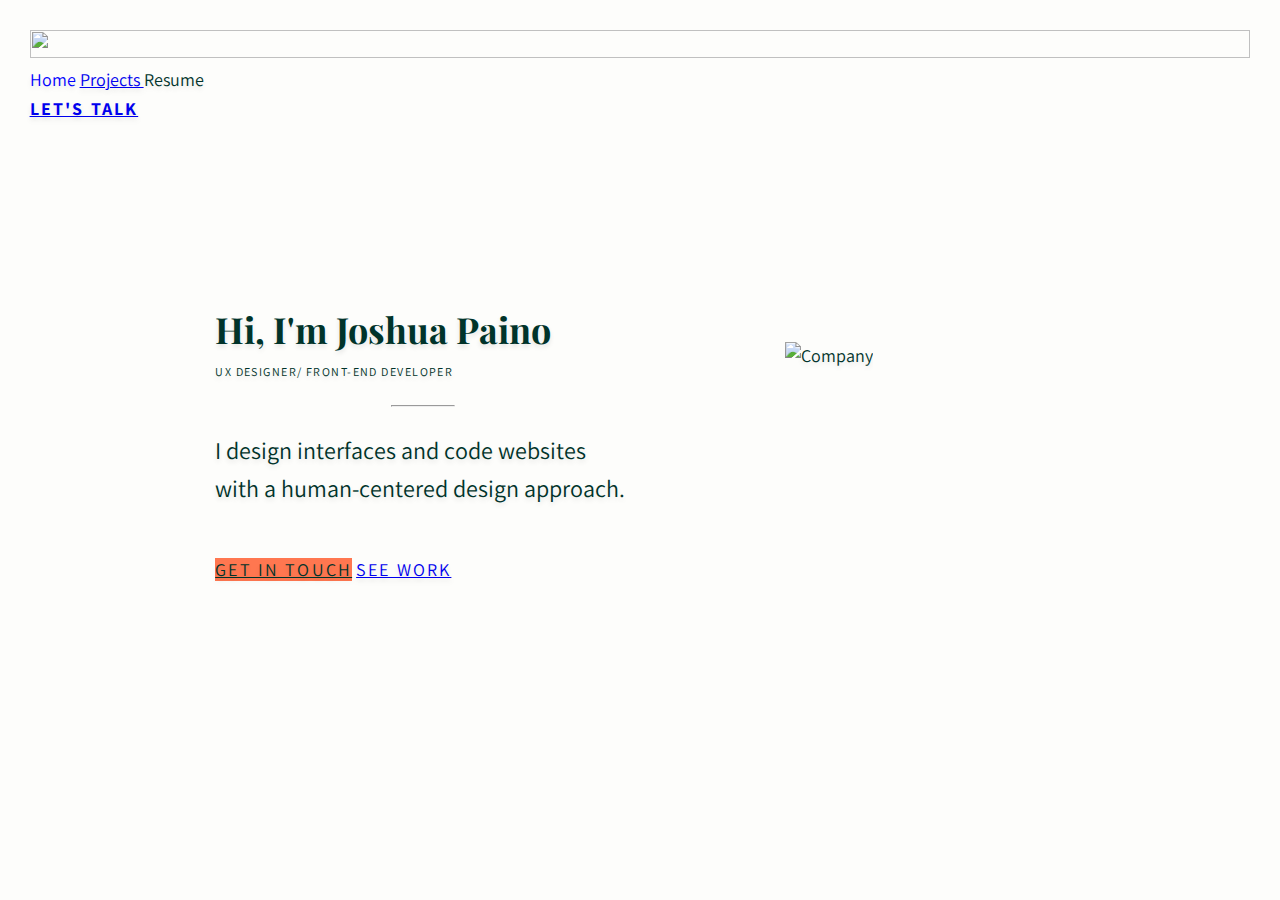
==== index.html @ ad3377aa "Update Meta data" ====
<!DOCTYPE html>
<html lang="en">
	<head>
		<meta charset="utf-8">
		<meta name="viewport" content="width=device-width, initial-scale=1">
		<meta name="Description"  content="Joshua's Portfolio">
    <meta name="author" content="Joshua Paino">
    <title>Joshua Paino - Ux Designer</title>
		<link rel="stylesheet" 
        href="https://cdnjs.cloudflare.com/ajax/libs/bulma/0.7.0/css/bulma.min.css">
		<script defer src="https://use.fontawesome.com/releases/v5.0.7/js/all.js"></script>
        <!-- <link rel="stylesheet" href="css/debug.css"> -->
		<link rel="stylesheet" href="css/helpers.css">
		<link rel="stylesheet" href="css/grid.css">
		<link rel="stylesheet" href="css/style.css">
		<style>
html{
  line-height: 1.5;
  min-width: 300px;
  overflow-x: hidden;
  min-height: 100vh;
  text-shadow: 0 3px 5px rgba(0,0,0, 0.1);
}
.contentb {
  display: flex;
  position: relative;
  min-height: 80vh;
}
.side{
  max-height: 20rem;
  min-width: 20rem;
}
.about{
  max-width: 26rem;
}
.picture-shadow,.picture-image{
  display: block;
  height: 100%;
  width: 100%;
  left: 0;
  top: 0;

}
/* .picture{
  padding-top: 100%;
  position:relative;
  width: 100%; */
/* }
.picture-shadow{
  border-radius: 290486px;
  top:10%;
  background-image:  radial-gradient(#000, 0%, rgba(0.0.0.0) 70%);
  position: absolute;
}
.picture-image{
  border-radius: 290486px;
  position: absolute;
} */
@media screen and (max-width:799px){
  .contentb{
    flex-direction: column;
    justify-content: center;
    align-items: center;
    padding: 5 rem 3rem;
  }
  .side{
    margin-bottom: 3rem;
    width: 100%;
  }
}
.name{
  line-height: 1.125;
  margin-bottom: 0.5rem;
  font-size: 2.25rem;
}
.job,.button{
  letter-spacing: 0.12em;
  text-transform: uppercase;
}
.job{
  font-size: 0.75rem;
}
.description{
  font-size: 1.5rem;
}
.hr{
  background-color: black;
  content: "";
  height: 1px;
  width: 4rem;
  transform-origin: center left;
  margin-top: 1.5rem;
margin-bottom: 1.5rem;
}
.contact{
  display: inline-block;
  margin-top: 1.5rem;
  vertical-align: top;
}
.button,
.social a{
  transform-origin: center;
  transition-duration: 100ms;
}
.button:hover{
  box-shadow: 0 1.5rem 3rem rgba(0,0,0, 0.2);
  transform: scale(1.02) translateY(-4px);
}
.button:active{
  box-shadow: 0 0.5rem 1rem rgba(0,0,0, 0.3);
  transform: scale(.98) translateY(-2px);
}
.social{
  display: flex;
  margin-top: 1.5rem;
}
.social li{
  height: 2rem;
  margin-right: 0.5rem;
  text-align: center;
  width: 2rem;
}
.social a {
  align-items: center;
  display: flex;
  font-size: 1.5rem;
  height: 2rem;
  opacity: 0.5;
  transition-property: opacity,transform;
  width: 2rem;
  will-change: opacity, tranform;
}
@media screen and (min-width:800px){
  .contentb{
    align-items: center;
    justify-content:  space-around;
    justify-content: space-evenly;
    padding: 4em;
  }
  .side{
    flex-grow: 0;
    flex-shrink: 0;
    height: 20rem;
    margin-left: 4 rem;
    order: 2;
    width: 20rem;
  }
  .about{
    flex-grow: 1;
    flex-shrink: 1;
  }
}

body{
  padding: 1.2em;
}
.card-info{
  padding: 1.2em;
}
.button{
  cursor: pointer;
}
.currentpage{
  color: blue;
}
img{
  width: 100%;
}
.card{
  /* max-width: 500px; */
  margin: auto;
  flex-grow: .3;
}
.mlauto{
  margin-left: auto;
  margin-right: 0;
}

/* @media (min-width: 768px) {
	:root {
		font-size: 90%;
	}
  .card{
    flex-direction:row;display:flex;
  }
  .Card-column{
    max-width: 878px;
    margin: auto;
  }
}
.center {
	display: flex;
	flex-wrap: nowrap;
	justify-content: center;
	align-items: center;
}	 */



		</style>
	</head>
	<body>
   
 <!-- mobile layout -->
  <div class="is-widescreen">
  <div class="columns">

   
 <!-- mobile content  -->
    <div class="column">
      <nav class="navbar mobilemenu" role="navigation" aria-label="main navigation">
        <div class="navbar-brand">
          <a class="navbar-item" href="index.html">
            <img src="images/My project-1 (2).png" width="112" height="28">
          </a>
      
          <a role="button" class="navbar-burger" aria-label="menu" aria-expanded="false" data-target="navbarBasicExample">
            <span aria-hidden="true"></span>
            <span aria-hidden="true"></span>
            <span aria-hidden="true"></span>
          </a>
        </div>
      
        <div id="navbarBasicExample" class="navbar-menu">
          <div class="navbar-start mlauto">
            <a class="navbar-item currentpage">
              Home
            </a>
            
              <a class="navbar-item" href="Projects.html">
                Projects
              </a>
              <a class="navbar-item">
                Resume
              </a>
      
      
      
          <div class="navbar-end">
            <div class="navbar-item">
              <div class="buttons">
                <a class="button is-primary" href="Contact.html">
                  <strong>Let's Talk</strong>
                </a>
              </div>
            </div>
          </div>
        </div>
      </div>
      </nav> 
    </div>
  </div>
  </div>

      
      <div class="contentb">
        <aside class="side">
          <figure class="picture">
            <div class="picture-shadow"></div>
            <img id="pictureImage" src="https://lh6.googleusercontent.com/fw7_OhxWHZXeqWJdWDuBqf40llmrQuSfZBY065WciHNRygjut5DWFmoJfVbd0JJGyfLStIoOhTaQZna8zwicHUMNnjrYrFRCkgQLqiHutw" alt="Company" alt="Picture of Joshua Paino" width"320" height="320">
          </figure>
        </aside>
        <main class="about">
          <h1 class="name">
            Hi, I'm Joshua Paino
          </h1>
          <p class="job">Ux Designer/ Front-end Developer</p>
          <hr class="hr">
          <div class="description">
            <p>
              I design interfaces and code websites with a human-centered design approach.
            </p>
          </div>
          <div class="contact">
            <a href="mailto:jostpaino@gmail.com" class="button btn-accent ">Get in Touch</a>
            <a href="Projects.html" class="button is-primary ">See work</a>

            
            <ul class="social" style="list-style-type: none;">
              <li>
                <a>
                  <i class="fab fa-twitter"></i>
                </a>
              </li>
              <li>
                <a>
                  <i class="fab fa-github"></i>
                </a>
              </li>
              <li>
                <a>
                  <i class="fab fa-linkedin"></i>
                </a>
              </li>
            </ul>
      
          </div>
        </main>
      </div>
    


<!-- 
    </div>

</div>
 </div>
  -->
<script src="js/nav.js"></script>
<!-- mobile layout -->
   
	</body>
</html>
---- css/style.css ----
@import url("https://fonts.googleapis.com/css?family=Assistant:400,700|Playfair+Display:900");

*,
*::before,
*::after {
  box-sizing: border-box;
}

:root {
  --clr-light: #fdfdfb;
  --clr-dark: #00332a;
  --clr-primary: #dbffa2;
  --clr-secondary: #c3fcf2;
  --clr-accent: #ff7750;

  --foreground: var(--clr-dark);
  --background: var(--clr-light);

  --ff-title: "Playfair Display", serif;
  --ff-body: "Assistant", sans-serif;
}

body {
  background: var(--background);
  color: var(--foreground);
  font-family: var(--ff-body);
  font-size: 18px;
  line-height: 1.6;
}

h1 {
  font-size: calc(3.052rem);
  font-family: var(--ff-title);
  margin: 0 0 0.25em;
  line-height: 1;
}
h2 {
  font-size: calc(2.441rem);
  font-family: var(--ff-title);
  margin: 0 0em 0.25em;
  line-height: 1;
}
h3 {
  font-size: calc(1.953rem);
  font-family: var(--ff-title);
  margin: 0 0 0.25em;
  line-height: 1;
}
h4 {
  font-size: calc(1rem + .5vw);
  font-family: var(--ff-title);
  margin: 0 0 0.25em;
  line-height: 1;
}
h1 {
  font-size: 2.488rem;
}

h2 {font-size: 2.074rem;}

h3 {font-size: 1.728rem;}

h4 {font-size: 1.44rem;}

h5 {font-size: 1.2rem;}

small, .text_small {font-size: 0.833rem;}



.btn {
  padding: 1em 2em;
  text-decoration: none;
  text-transform: uppercase;
  border-radius: 5px;
  position: relative;
  display: inline-block;
  line-height: 1;
}

.btn + .btn {
  margin-left: 1em;
}

.btn-secondary {
  background: var(--foreground);
  color: var(--background);
 border: currentColor solid 2px;
}

.btn-accent {
  background: var(--clr-accent);
  color: var(--foreground);
}

.btn::after {
  content: "";
  position: absolute;
  width: 100%;
  height: 100%;
  border: var(--foreground) 2px solid;
  left: -4px;
  top: 4px;
  border-radius: inherit;
  z-index: -1;
}

.intro {
  height: 80vh;
  padding: 10em 0;
  display: grid;
  grid-template-columns: minmax(2em, 1fr) minmax(80vw, 860px) minmax(2em, 1fr);
  background: linear-gradient(120deg, var(--clr-primary), var(--clr-secondary));
  align-content: center;
}

.intro > * {
  grid-column: 2 / 3;
}


/* Custom styles */
html{
  line-height: 1.5;
  min-width: 300px;
  overflow-x: hidden;
  min-height: 100vh;
  text-shadow: 0 3px 5px rgba(0,0,0, 0.1);
}
.contentb {
  display: flex;
  position: relative;
  min-height: 80vh;
}
.side{
  max-height: 20rem;
  min-width: 20rem;
}
.about{
  max-width: 26rem;
}
.picture-shadow,.picture-image{
  display: block;
  height: 100%;
  width: 100%;
  left: 0;
  top: 0;

}
/* .picture{
  padding-top: 100%;
  position:relative;
  width: 100%; */
/* }
.picture-shadow{
  border-radius: 290486px;
  top:10%;
  background-image:  radial-gradient(#000, 0%, rgba(0.0.0.0) 70%);
  position: absolute;
}
.picture-image{
  border-radius: 290486px;
  position: absolute;
} */
@media screen and (max-width:799px){
  .contentb{
    flex-direction: column;
    justify-content: center;
    align-items: center;
    padding: 5 rem 3rem;
  }
  .side{
    margin-bottom: 3rem;
    width: 100%;
  }
}
.name{
  line-height: 1.125;
  margin-bottom: 0.5rem;
  font-size: 2.25rem;
}
.job,.button{
  letter-spacing: 0.12em;
  text-transform: uppercase;
}
.job{
  font-size: 0.75rem;
}
.description{
  font-size: 1.5rem;
}
.hr{
  background-color: black;
  content: "";
  height: 1px;
  width: 4rem;
  transform-origin: center left;
  margin-top: 1.5rem;
margin-bottom: 1.5rem;
}
.contact{
  display: inline-block;
  margin-top: 1.5rem;
  vertical-align: top;
}
.button,
.social a{
  transform-origin: center;
  transition-duration: 100ms;
}
.button:hover{
  box-shadow: 0 1.5rem 3rem rgba(0,0,0, 0.2);
  transform: scale(1.02) translateY(-4px);
}
.button:active{
  box-shadow: 0 0.5rem 1rem rgba(0,0,0, 0.3);
  transform: scale(.98) translateY(-2px);
}
.social{
  display: flex;
  margin-top: 1.5rem;
}
.social li{
  height: 2rem;
  margin-right: 0.5rem;
  text-align: center;
  width: 2rem;
}
.social a {
  align-items: center;
  display: flex;
  font-size: 1.5rem;
  height: 2rem;
  opacity: 0.5;
  transition-property: opacity,transform;
  width: 2rem;
  will-change: opacity, tranform;
}
@media screen and (min-width:800px){
  .contentb{
    align-items: center;
    justify-content:  space-around;
    justify-content: space-evenly;
    padding: 4em;
  }
  .side{
    flex-grow: 0;
    flex-shrink: 0;
    height: 20rem;
    margin-left: 4 rem;
    order: 2;
    width: 20rem;
  }
  .about{
    flex-grow: 1;
    flex-shrink: 1;
  }
}

body{
  padding: 1.2em;
}
.card-info{
  padding: 1.2em;
}
.button{
  cursor: pointer;
}
.currentpage{
  color: blue;
}
img{
  width: 100%;
}
.card{
  /* max-width: 500px; */
  margin: auto;
  flex-grow: .3;
}
.mlauto{
  margin-left: auto;
  margin-right: 0;
}

/* @media (min-width: 768px) {
	:root {
		font-size: 90%;
	}
  .card{
    flex-direction:row;display:flex;
  }
  .Card-column{
    max-width: 878px;
    margin: auto;
  }
}
.center {
	display: flex;
	flex-wrap: nowrap;
	justify-content: center;
	align-items: center;
}	 */
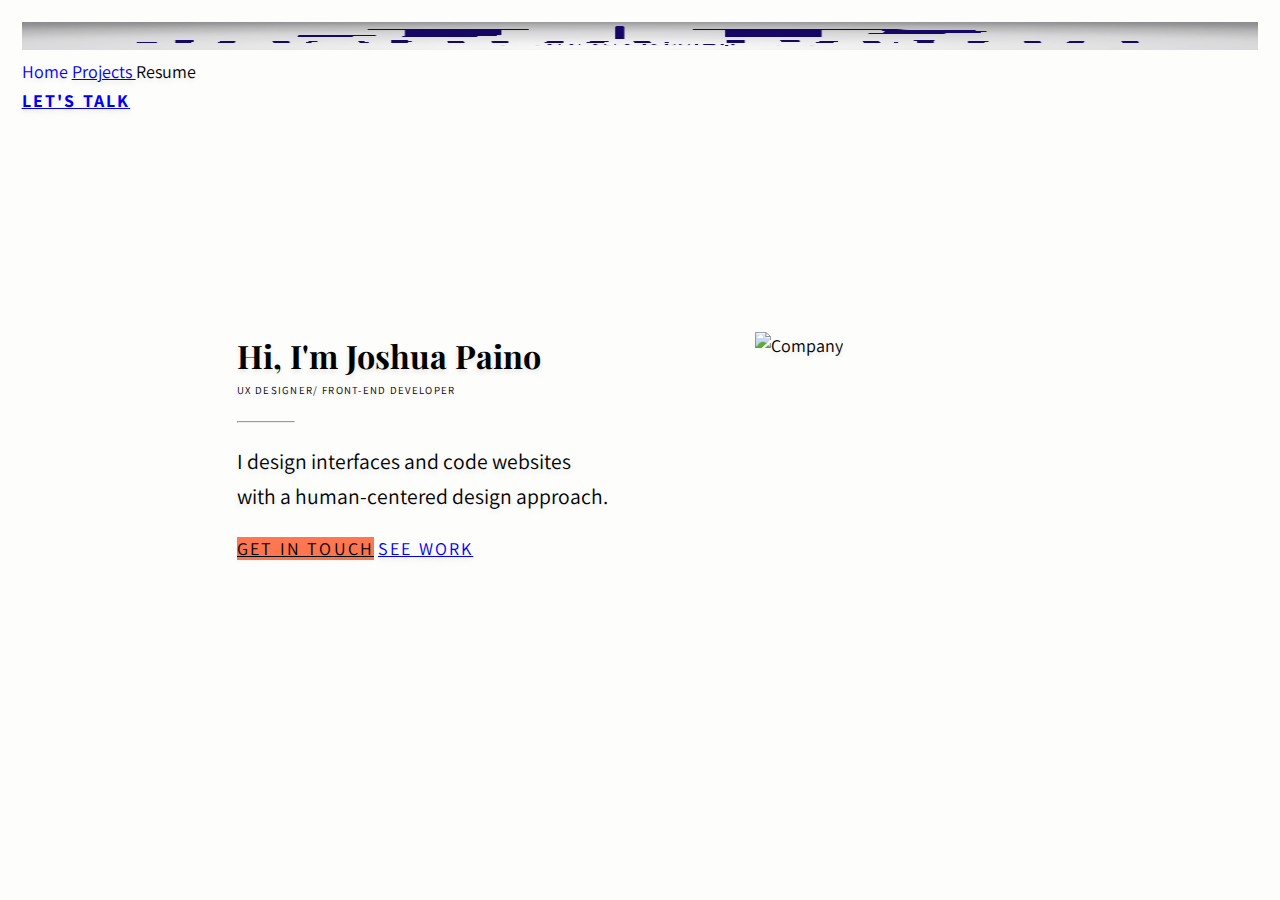
==== commit 17c9eba9: "Update images" ====
--- a/index.html
+++ b/index.html
@@ -5,7 +5,7 @@
 		<meta name="viewport" content="width=device-width, initial-scale=1">
 		<meta name="Description"  content="Joshua's Portfolio">
     <meta name="author" content="Joshua Paino">
-    <title>Joshua Paino - Ux Designer</title>
+       <title>Joshua Paino - Ux Designer</title>
 		<link rel="stylesheet" 
         href="https://cdnjs.cloudflare.com/ajax/libs/bulma/0.7.0/css/bulma.min.css">
 		<script defer src="https://use.fontawesome.com/releases/v5.0.7/js/all.js"></script>
@@ -13,6 +13,7 @@
 		<link rel="stylesheet" href="css/helpers.css">
 		<link rel="stylesheet" href="css/grid.css">
 		<link rel="stylesheet" href="css/style.css">
+    <link rel="icon" type="image/x-icon" href="favicon.ico"> 
 		<style>
 html{
   line-height: 1.5;
--- a/css/style.css
+++ b/css/style.css
@@ -5,10 +5,13 @@
 *::after {
   box-sizing: border-box;
 }
-
+*{
+  margin:0;
+  padding:0;
+}
 :root {
   --clr-light: #fdfdfb;
-  --clr-dark: #00332a;
+  --clr-dark: #000000;
   --clr-primary: #dbffa2;
   --clr-secondary: #c3fcf2;
   --clr-accent: #ff7750;
@@ -301,3 +304,399 @@
 	align-items: center;
 }	 */
 
+     
+hr{
+  background-color: black;
+  content: "";
+  /* height: 1px;
+  width: 4rem; */
+  transform-origin: center left;
+  margin-top: 1.5rem;
+margin-bottom: 1.5rem;
+}
+
+.PaddingInside{
+  padding: 1.2em;
+}
+.card-info{
+  padding: 1.2em;
+}
+.button{
+  cursor: pointer;
+}
+.currentpage{
+  color: blue;
+}
+.accentcolor {
+  color:blueviolet
+}
+img{
+  width: 100%;
+}
+.card{
+  /* max-width: 500px; */
+  margin: auto;
+  flex-grow: .3;
+}
+.mlauto{
+  margin-left: auto;
+  margin-right: 0;
+}
+.center {
+	display: flex;
+	flex-wrap: nowrap;
+	justify-content: center;
+	align-items: center;
+}	
+.centerB { 
+  justify-content: center; 
+}  
+
+@media (min-width: 768px) {
+	:root {
+		font-size: 90%;
+	}
+  .card{
+    flex-direction:row;display:flex;
+  }
+  .Card-column{
+    max-width: 1024px;
+    margin: auto;
+  }
+  .swap{
+    flex-direction:row;display:flex;
+  }
+  .swap-reserve{
+    flex-direction:row-reverse;display:flex;
+  }
+  .size1-3{
+  width:33%;
+}
+.grid-container {
+  display: grid;
+  grid-auto-flow: column;
+  grid-auto-columns: 1fr;
+}
+#container>.a {
+  grid-column: 1;
+}
+
+#container>.b {
+  grid-column: 2;
+}
+
+#container.reverse>.a {
+  grid-column: 2;
+}
+
+#container.reverse>.b {
+  grid-column: 1;
+}
+}
+
+.PaddingInside{
+  padding: 1.2em;
+}
+.card-info{
+  padding: 1.2em;
+}
+.button{
+  cursor: pointer;
+}
+.currentpage{
+  color: blue;
+}
+.accentcolor {
+  color:blueviolet
+}
+img{
+  width: 100%;
+}
+.card{
+  /* max-width: 500px; */
+  margin: auto;
+  flex-grow: .3;
+}
+.mlauto{
+  margin-left: auto;
+  margin-right: 0;
+}
+.center {
+	display: flex;
+	flex-wrap: nowrap;
+	justify-content: center;
+	align-items: center;
+}	
+.centerB { 
+  justify-content: center; 
+}  
+
+@media (min-width: 768px) {
+	:root {
+		font-size: 90%;
+	}
+  .card{
+    flex-direction:row;display:flex;
+  }
+  .Card-column{
+    max-width: 1024px;
+    margin: auto;
+  }
+  .swap{
+    flex-direction:row;display:flex;
+  }
+  .swap-reserve{
+    flex-direction:row-reverse;display:flex;
+  }
+  .size1-3{
+  width:33%;
+}
+.grid-container {
+  display: grid;
+  grid-auto-flow: column;
+  grid-auto-columns: 1fr;
+}
+#container>.a {
+  grid-column: 1;
+}
+
+#container>.b {
+  grid-column: 2;
+}
+
+#container.reverse>.a {
+  grid-column: 2;
+}
+
+#container.reverse>.b {
+  grid-column: 1;
+}
+}
+
+.PaddingInside{
+  padding: 1.2em;
+}
+.card-info{
+  padding: 1.2em;
+}
+.button{
+  cursor: pointer;
+}
+.currentpage{
+  color: blue;
+}
+.accentcolor {
+  color:blueviolet
+}
+img{
+  width: 100%;
+}
+.card{
+  /* max-width: 500px; */
+  margin: auto;
+  flex-grow: .3;
+}
+.mlauto{
+  margin-left: auto;
+  margin-right: 0;
+}
+.center {
+	display: flex;
+	flex-wrap: nowrap;
+	justify-content: center;
+	align-items: center;
+}	
+.centerB { 
+  justify-content: center; 
+}  
+
+@media (min-width: 768px) {
+	:root {
+		font-size: 90%;
+	}
+  .card{
+    flex-direction:row;display:flex;
+  }
+  .Card-column{
+    max-width: 1024px;
+    margin: auto;
+  }
+  .swap{
+    flex-direction:row;display:flex;
+  }
+  .swap-reserve{
+    flex-direction:row-reverse;display:flex;
+  }
+  .size1-3{
+  width:33%;
+}
+.grid-container {
+  display: grid;
+  grid-auto-flow: column;
+  grid-auto-columns: 1fr;
+}
+#container>.a {
+  grid-column: 1;
+}
+
+#container>.b {
+  grid-column: 2;
+}
+
+#container.reverse>.a {
+  grid-column: 2;
+}
+
+#container.reverse>.b {
+  grid-column: 1;
+}
+}
+.button,
+.social a{
+  transform-origin: center;
+  transition-duration: 100ms;
+}
+.button:hover{
+  box-shadow: 0 1.5rem 3rem rgba(0,0,0, 0.2);
+  transform: scale(1.02) translateY(-4px);
+}
+.button:active{
+  box-shadow: 0 0.5rem 1rem rgba(0,0,0, 0.3);
+  transform: scale(.98) translateY(-2px);
+}
+.social{
+  display: flex;
+  margin-top: 1.5rem;
+}
+.social li{
+  height: 2rem;
+  margin-right: 0.5rem;
+  text-align: center;
+  width: 2rem;
+}
+.social a {
+  align-items: center;
+  display: flex;
+  font-size: 1.5rem;
+  height: 2rem;
+  opacity: 0.5;
+  transition-property: opacity,transform;
+  width: 2rem;
+  will-change: opacity, tranform;
+}
+body{
+  padding: 1.2em;
+}
+.card-info{
+  padding: 1.2em;
+}
+.button{
+  cursor: pointer;
+}
+.currentpage{
+  color: blue;
+}
+img{
+  width: 100%;
+}
+.card{
+  /* max-width: 500px; */
+  margin: auto;
+  flex-grow: .3;
+}
+.mlauto{
+  margin-left: auto;
+  margin-right: 0;
+}
+
+@media (min-width: 768px) {
+	/* :root {
+		font-size: 90%;
+	} */
+  .card{
+    flex-direction:row;display:flex;
+  }
+  .Card-column{
+    max-width: 1024px;
+    margin: auto;
+  }
+}
+
+.PaddingInside{
+  padding: 1.2em;
+}
+.card-info{
+  padding: 1.2em;
+}
+.button{
+  cursor: pointer;
+}
+.currentpage{
+  color: blue;
+}
+.accentcolor {
+  color:blueviolet
+}
+img{
+  width: 100%;
+}
+.card{
+  /* max-width: 500px; */
+  margin: auto;
+  flex-grow: .3;
+}
+.mlauto{
+  margin-left: auto;
+  margin-right: 0;
+}
+.center {
+	display: flex;
+	flex-wrap: nowrap;
+	justify-content: center;
+	align-items: center;
+}	
+.centerB { 
+  justify-content: center; 
+}  
+
+@media (min-width: 768px) {
+	:root {
+		font-size: 90%;
+	}
+  .card{
+    flex-direction:row;display:flex;
+  }
+  .Card-column{
+    max-width: 1024px;
+    margin: auto;
+  }
+  .swap{
+    flex-direction:row;display:flex;
+  }
+  .swap-reserve{
+    flex-direction:row-reverse;display:flex;
+  }
+  .size1-3{
+  width:33%;
+}
+.grid-container {
+  display: grid;
+  grid-auto-flow: column;
+  grid-auto-columns: 1fr;
+}
+#container>.a {
+  grid-column: 1;
+}
+
+#container>.b {
+  grid-column: 2;
+}
+
+#container.reverse>.a {
+  grid-column: 2;
+}
+
+#container.reverse>.b {
+  grid-column: 1;
+}
+}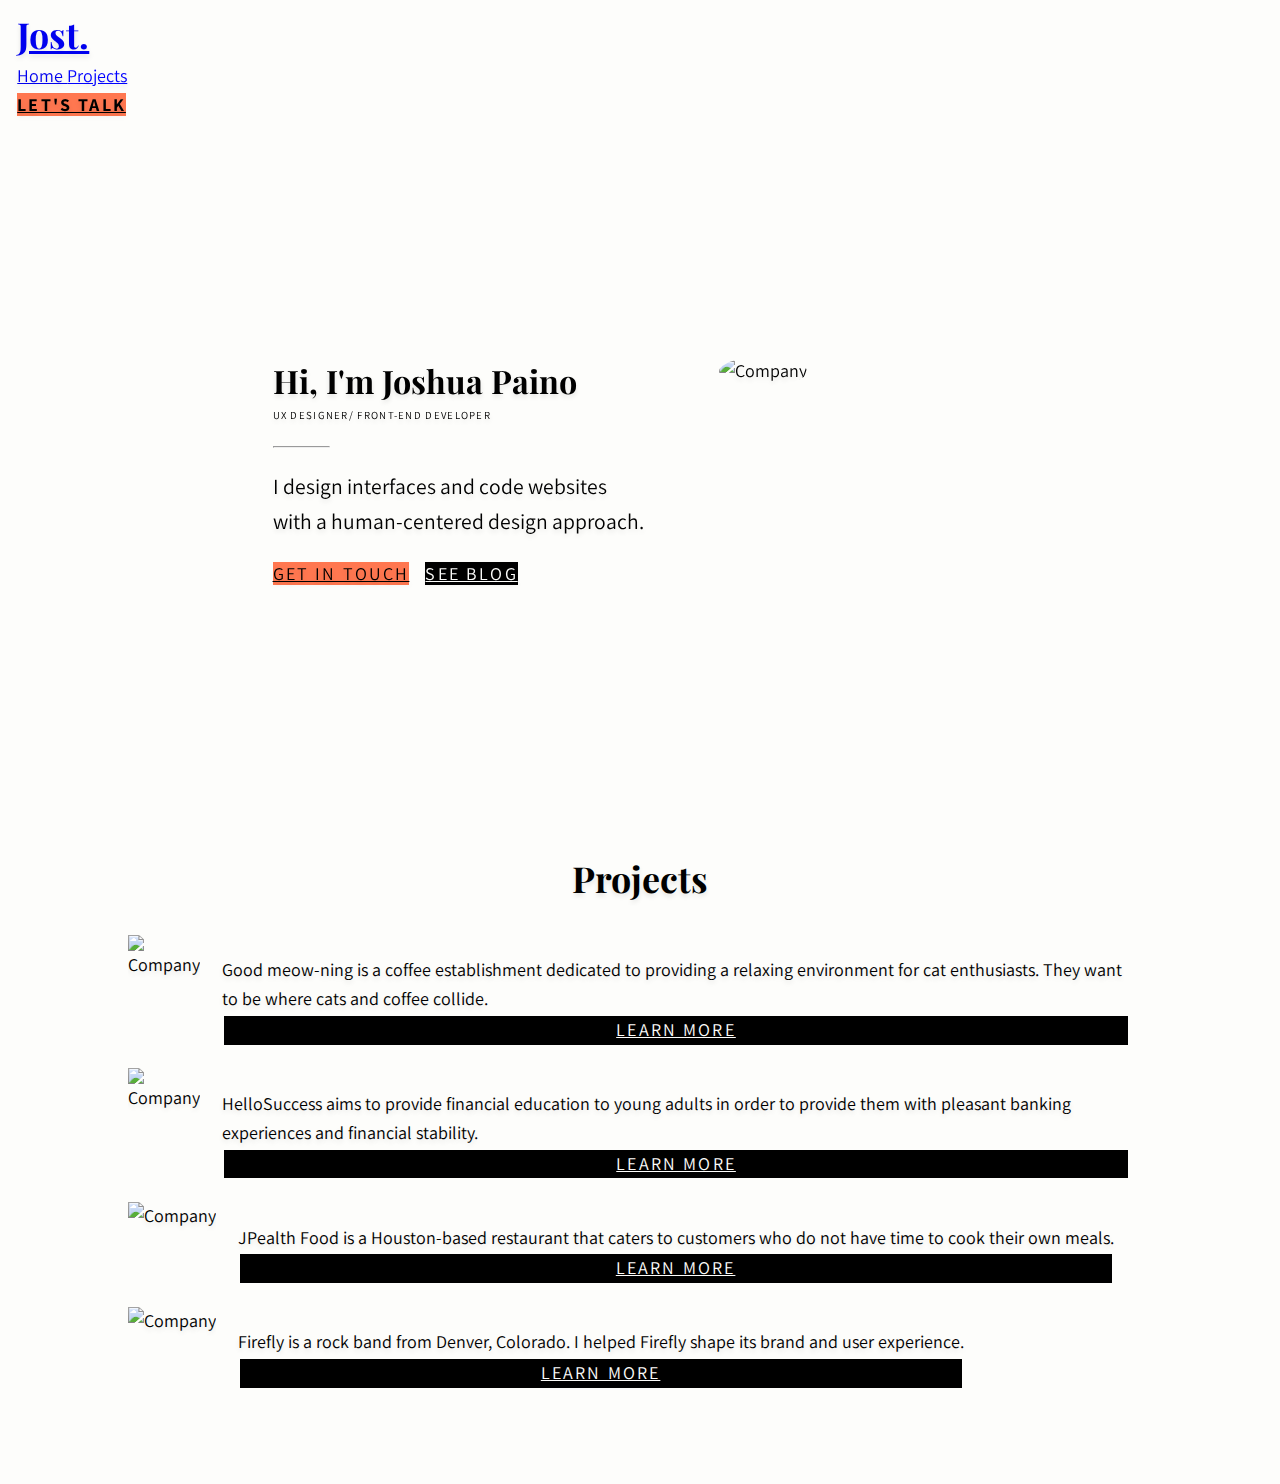
==== commit d07fbd5a: "Make new home-page" ====
--- a/index.html
+++ b/index.html
@@ -3,9 +3,7 @@
 	<head>
 		<meta charset="utf-8">
 		<meta name="viewport" content="width=device-width, initial-scale=1">
-		<meta name="Description"  content="Joshua's Portfolio">
-    <meta name="author" content="Joshua Paino">
-       <title>Joshua Paino - Ux Designer</title>
+		<title>Ux Projects</title>
 		<link rel="stylesheet" 
         href="https://cdnjs.cloudflare.com/ajax/libs/bulma/0.7.0/css/bulma.min.css">
 		<script defer src="https://use.fontawesome.com/releases/v5.0.7/js/all.js"></script>
@@ -13,300 +11,236 @@
 		<link rel="stylesheet" href="css/helpers.css">
 		<link rel="stylesheet" href="css/grid.css">
 		<link rel="stylesheet" href="css/style.css">
-    <link rel="icon" type="image/x-icon" href="favicon.ico"> 
 		<style>
-html{
-  line-height: 1.5;
-  min-width: 300px;
-  overflow-x: hidden;
-  min-height: 100vh;
-  text-shadow: 0 3px 5px rgba(0,0,0, 0.1);
-}
-.contentb {
-  display: flex;
-  position: relative;
-  min-height: 80vh;
-}
-.side{
-  max-height: 20rem;
-  min-width: 20rem;
-}
-.about{
-  max-width: 26rem;
-}
-.picture-shadow,.picture-image{
-  display: block;
-  height: 100%;
-  width: 100%;
-  left: 0;
-  top: 0;
-
-}
-/* .picture{
-  padding-top: 100%;
-  position:relative;
-  width: 100%; */
-/* }
-.picture-shadow{
-  border-radius: 290486px;
-  top:10%;
-  background-image:  radial-gradient(#000, 0%, rgba(0.0.0.0) 70%);
-  position: absolute;
-}
-.picture-image{
-  border-radius: 290486px;
-  position: absolute;
-} */
-@media screen and (max-width:799px){
-  .contentb{
-    flex-direction: column;
-    justify-content: center;
-    align-items: center;
-    padding: 5 rem 3rem;
-  }
-  .side{
-    margin-bottom: 3rem;
-    width: 100%;
-  }
-}
-.name{
-  line-height: 1.125;
-  margin-bottom: 0.5rem;
-  font-size: 2.25rem;
-}
-.job,.button{
-  letter-spacing: 0.12em;
-  text-transform: uppercase;
-}
-.job{
-  font-size: 0.75rem;
-}
-.description{
-  font-size: 1.5rem;
-}
-.hr{
-  background-color: black;
-  content: "";
-  height: 1px;
-  width: 4rem;
-  transform-origin: center left;
-  margin-top: 1.5rem;
-margin-bottom: 1.5rem;
-}
-.contact{
-  display: inline-block;
-  margin-top: 1.5rem;
-  vertical-align: top;
-}
-.button,
-.social a{
-  transform-origin: center;
-  transition-duration: 100ms;
-}
-.button:hover{
-  box-shadow: 0 1.5rem 3rem rgba(0,0,0, 0.2);
-  transform: scale(1.02) translateY(-4px);
-}
-.button:active{
-  box-shadow: 0 0.5rem 1rem rgba(0,0,0, 0.3);
-  transform: scale(.98) translateY(-2px);
-}
-.social{
-  display: flex;
-  margin-top: 1.5rem;
-}
-.social li{
-  height: 2rem;
-  margin-right: 0.5rem;
-  text-align: center;
-  width: 2rem;
-}
-.social a {
-  align-items: center;
-  display: flex;
-  font-size: 1.5rem;
-  height: 2rem;
-  opacity: 0.5;
-  transition-property: opacity,transform;
-  width: 2rem;
-  will-change: opacity, tranform;
-}
-@media screen and (min-width:800px){
-  .contentb{
-    align-items: center;
-    justify-content:  space-around;
-    justify-content: space-evenly;
-    padding: 4em;
-  }
-  .side{
-    flex-grow: 0;
-    flex-shrink: 0;
-    height: 20rem;
-    margin-left: 4 rem;
-    order: 2;
-    width: 20rem;
-  }
-  .about{
-    flex-grow: 1;
-    flex-shrink: 1;
-  }
-}
-
-body{
-  padding: 1.2em;
-}
-.card-info{
-  padding: 1.2em;
-}
-.button{
-  cursor: pointer;
-}
-.currentpage{
-  color: blue;
-}
-img{
-  width: 100%;
-}
-.card{
-  /* max-width: 500px; */
-  margin: auto;
-  flex-grow: .3;
-}
-.mlauto{
-  margin-left: auto;
-  margin-right: 0;
-}
-
-/* @media (min-width: 768px) {
-	:root {
-		font-size: 90%;
-	}
-  .card{
-    flex-direction:row;display:flex;
-  }
-  .Card-column{
-    max-width: 878px;
+ @media (min-width: 768px) {
+  .OUT{
+    display:none;
+  }
+  
+ }
+ body {
+  padding:0px;
+ }
+ @media (max-width: 799px) {
+  #pictureImage {
+    width: 300px;
+    display: block;
+    margin-left:auto;
+    margin-right: auto;
+  }
+ figure{
     margin: auto;
   }
-}
-.center {
-	display: flex;
-	flex-wrap: nowrap;
-	justify-content: center;
-	align-items: center;
-}	 */
-
-
-
+  }
+  
+ 
+ body {
+  padding:0px;
+ }
 		</style>
 	</head>
 	<body>
-   
- <!-- mobile layout -->
-  <div class="is-widescreen">
-  <div class="columns">
-
-   
- <!-- mobile content  -->
-    <div class="column">
-      <nav class="navbar mobilemenu" role="navigation" aria-label="main navigation">
-        <div class="navbar-brand">
-          <a class="navbar-item" href="index.html">
-            <img src="images/My project-1 (2).png" width="112" height="28">
+
+    <nav class="navbar mobilemenu" role="navigation" aria-label="main navigation" style="position:sticky;top:0; padding-left: 1.2rem;padding-top: 1.2rem;padding-right: 1.2rem;">
+      <div class="navbar-brand">
+        <a class="navbar-item" href="index.html">
+          <!-- <img src="https://bulma.io/images/bulma-logo.png" width="112" height="28"> -->
+          <h1>Jost.</h1>
+        </a>
+    
+        <a role="button" class="navbar-burger" aria-label="menu" aria-expanded="false" data-target="navbarBasicExample">
+          <span aria-hidden="true"></span>
+          <span aria-hidden="true"></span>
+          <span aria-hidden="true"></span>
+        </a>
+      </div>
+    
+      <div id="navbarBasicExample" class="navbar-menu">
+        <div class="navbar-start mlauto">
+          <a class="navbar-item " href="index.html">
+            Home
           </a>
-      
-          <a role="button" class="navbar-burger" aria-label="menu" aria-expanded="false" data-target="navbarBasicExample">
-            <span aria-hidden="true"></span>
-            <span aria-hidden="true"></span>
-            <span aria-hidden="true"></span>
-          </a>
-        </div>
-      
-        <div id="navbarBasicExample" class="navbar-menu">
-          <div class="navbar-start mlauto">
-            <a class="navbar-item currentpage">
-              Home
+          
+            <a class="navbar-item currentpage" href="#projects">
+              Projects
             </a>
-            
-              <a class="navbar-item" href="Projects.html">
-                Projects
-              </a>
-              <a class="navbar-item">
-                Resume
-              </a>
-      
-      
-      
-          <div class="navbar-end">
-            <div class="navbar-item">
-              <div class="buttons">
-                <a class="button is-primary" href="Contact.html">
-                  <strong>Let's Talk</strong>
-                </a>
-              </div>
+            <ul class="menu-list OUT" style="margin-left: 1rem;">
+              <li><a href="" class="">Good Meowning</a></li>
+              <li><a href="" class="">HelloSuccess</a></li>
+              <li><a href="" class="">FireFly</a></li>
+              <li><a href="" class="">JPhealth</a></li>
+            </ul>
+    
+    
+        <div class="navbar-end">
+          <div class="navbar-item">
+            <div class="buttons">
+              <a class="button btn-accent" href="Contact.html"> 
+                <strong>Let's Talk</strong>
+              </a>
             </div>
           </div>
         </div>
       </div>
-      </nav> 
-    </div>
-  </div>
-  </div>
-
+    </div>
+    </nav>
+    
+   
+ <!-- mobile layout -->
+ <div class="is-widescreen" style="padding: 1.2em;">
+  <div class="columns">
+
+   
+<!-- mobile content -->
+    <div class="column">
+     
+      <!-- 3x3 layout with flexbox -->
+     
+<div class="columns">
+  <div class="column Card-column">
+
+    
+    <div class="contentb">
+      <aside class="side">
+        <figure class="picture">
+          <div class="picture-shadow"></div>
+          <img id="pictureImage" src="https://media.istockphoto.com/photos/young-adult-dark-skinned-man-cute-iconic-character-guy-3d-rendering-picture-id1389898350?b=1&k=20&m=1389898350&s=170667a&w=0&h=QbMLEf0OzL2O8JbhyJCBxlwq4BGLyKlJkyVMetWLU38=" alt="Company" alt="Picture of Joshua Paino" style="border-radius: 50%;">
+        </figure>
+      </aside>
+      <main class="about">
+        <h1 class="name">
+          Hi, I'm Joshua Paino
+        </h1>
+        <p class="job">Ux Designer/ Front-end Developer</p>
+        <hr class="hr">
+        <div class="description">
+          <p>
+            I design interfaces and code websites with a human-centered design approach.
+          </p>
+        </div>
+        <div class="contact">
+          <a href="mailto:jostpaino@gmail.com" class="button btn-accent ">Get in Touch</a>
+          <a href="Projects.html" class="button btn-secondary " style="margin-left:10px;">See Blog</a>
+
+          
+          <ul class="social" style="list-style-type: none;">
+            <li>
+              <a>
+                <i class="fab fa-twitter"></i>
+              </a>
+            </li>
+            <li>
+              <a>
+                <i class="fab fa-github"></i>
+              </a>
+            </li>
+            <li>
+              <a class="git">
+                <i class="fab fa-linkedin"></i>
+              </a>
+            </li>
+          </ul>
+    
+        </div>
+        
+      </main>
       
-      <div class="contentb">
-        <aside class="side">
-          <figure class="picture">
-            <div class="picture-shadow"></div>
-            <img id="pictureImage" src="https://lh6.googleusercontent.com/fw7_OhxWHZXeqWJdWDuBqf40llmrQuSfZBY065WciHNRygjut5DWFmoJfVbd0JJGyfLStIoOhTaQZna8zwicHUMNnjrYrFRCkgQLqiHutw" alt="Company" alt="Picture of Joshua Paino" width"320" height="320">
-          </figure>
-        </aside>
-        <main class="about">
-          <h1 class="name">
-            Hi, I'm Joshua Paino
-          </h1>
-          <p class="job">Ux Designer/ Front-end Developer</p>
-          <hr class="hr">
-          <div class="description">
-            <p>
-              I design interfaces and code websites with a human-centered design approach.
-            </p>
-          </div>
-          <div class="contact">
-            <a href="mailto:jostpaino@gmail.com" class="button btn-accent ">Get in Touch</a>
-            <a href="Projects.html" class="button is-primary ">See work</a>
-
-            
-            <ul class="social" style="list-style-type: none;">
-              <li>
-                <a>
-                  <i class="fab fa-twitter"></i>
-                </a>
-              </li>
-              <li>
-                <a>
-                  <i class="fab fa-github"></i>
-                </a>
-              </li>
-              <li>
-                <a>
-                  <i class="fab fa-linkedin"></i>
-                </a>
-              </li>
-            </ul>
-      
-          </div>
-        </main>
-      </div>
-    
-
-
-<!-- 
-    </div>
-
+    </div>
+  <div id="projects">
+    
+      <h1 class="title" id="Projects" style="text-align:center;">Projects</h1>
+      <br>
+  </div>
+
+    <div class="card">
+      <div class="card-img">
+    <img style="width: 100;" src="https://lh6.googleusercontent.com/fw7_OhxWHZXeqWJdWDuBqf40llmrQuSfZBY065WciHNRygjut5DWFmoJfVbd0JJGyfLStIoOhTaQZna8zwicHUMNnjrYrFRCkgQLqiHutw" alt="Company">
+  </div>
+    <div class="card-info">
+      <p class="subtitle">Good meow-ning is a coffee establishment dedicated to providing a relaxing environment for cat enthusiasts. They want to be where cats and coffee collide.
+      </p>
+      <a class="button btn-secondary  center card-button" href="GoodMeow.html">
+        <span>Learn More</span>
+      </a>
+    </div>
+  </div>
+  </div>
+  
+
+
+
+    </div>
+    
+<div class="columns">
+  <div class="column Card-column">
+    <div class="card">
+      <div class="card-img">
+    <img style="width: 100;" src="https://lh6.googleusercontent.com/fw7_OhxWHZXeqWJdWDuBqf40llmrQuSfZBY065WciHNRygjut5DWFmoJfVbd0JJGyfLStIoOhTaQZna8zwicHUMNnjrYrFRCkgQLqiHutw" alt="Company">
+  </div>
+    <div class="card-info">
+      <p class="subtitle">HelloSuccess aims to provide financial education to young adults in order to provide them with pleasant banking experiences and financial stability.
+      </p>
+      <a class="button btn-secondary center card-button" href="HelloSuccess.html">
+        <span>Learn More</span>
+      </a>
+    </div>
+  </div>
+  </div>
+  
+
+
+
+    </div>
+    
+<div class="columns">
+  <div class="column Card-column">
+    <div class="card">
+      <div class="card-img">
+    <img style="width: 100;" src="https://lh6.googleusercontent.com/fw7_OhxWHZXeqWJdWDuBqf40llmrQuSfZBY065WciHNRygjut5DWFmoJfVbd0JJGyfLStIoOhTaQZna8zwicHUMNnjrYrFRCkgQLqiHutw" alt="Company">
+  </div>
+    <div class="card-info">
+      <p class="subtitle">JPealth Food is a Houston-based restaurant that caters to customers who do not have time to cook their own meals.
+      </p>
+      <a class="button btn-secondary  center card-button" href="JPhealth.html">
+        <span>Learn More</span>
+      </a>
+    </div>
+  </div>
+  </div>
+  
+
+
+
+    </div>
+    
+<div class="columns">
+  <div class="column Card-column">
+    <div class="card">
+      <div class="card-img">
+    <img style="width: 100;" src="https://lh6.googleusercontent.com/fw7_OhxWHZXeqWJdWDuBqf40llmrQuSfZBY065WciHNRygjut5DWFmoJfVbd0JJGyfLStIoOhTaQZna8zwicHUMNnjrYrFRCkgQLqiHutw" alt="Company">
+  </div>
+    <div class="card-info">
+      <p class="subtitle">Firefly is a rock band from Denver, Colorado. I helped Firefly shape its brand and user experience.
+      </p>
+      <a class="button btn-secondary  center card-button" href="FireFly.html">
+        <span>Learn More</span>
+      </a>
+    </div>
+  </div>
+  </div>
+  
+
+      <!-- 3x3 layout with flexbox -->
 </div>
- </div>
-  -->
+<footer >
+ <ul class="social center "style="list-style-type:none;">
+  <li><a href="index.html"><i class="fas fa-home"></i></a></li>
+  <li><a href=""><i class="fab fa-twitter"></i></a></li>
+  <li><a href="https://github.com/JostPaino"><i class="fab fa-github"></i> </a></li>
+  <li><a href=""><i class="fab fa-linkedin"></i></a></li>
+  <li><a href=""><i class="fa fa-envelope"></i></a></li>
+</ul>
+</footer>
 <script src="js/nav.js"></script>
 <!-- mobile layout -->
    
--- a/css/style.css
+++ b/css/style.css
@@ -22,6 +22,7 @@
   --ff-title: "Playfair Display", serif;
   --ff-body: "Assistant", sans-serif;
 }
+html { scroll-behavior: smooth; } 
 
 body {
   background: var(--background);
@@ -699,4 +700,7 @@
 #container.reverse>.b {
   grid-column: 1;
 }
+}
+.git:hover {
+color:black;
 }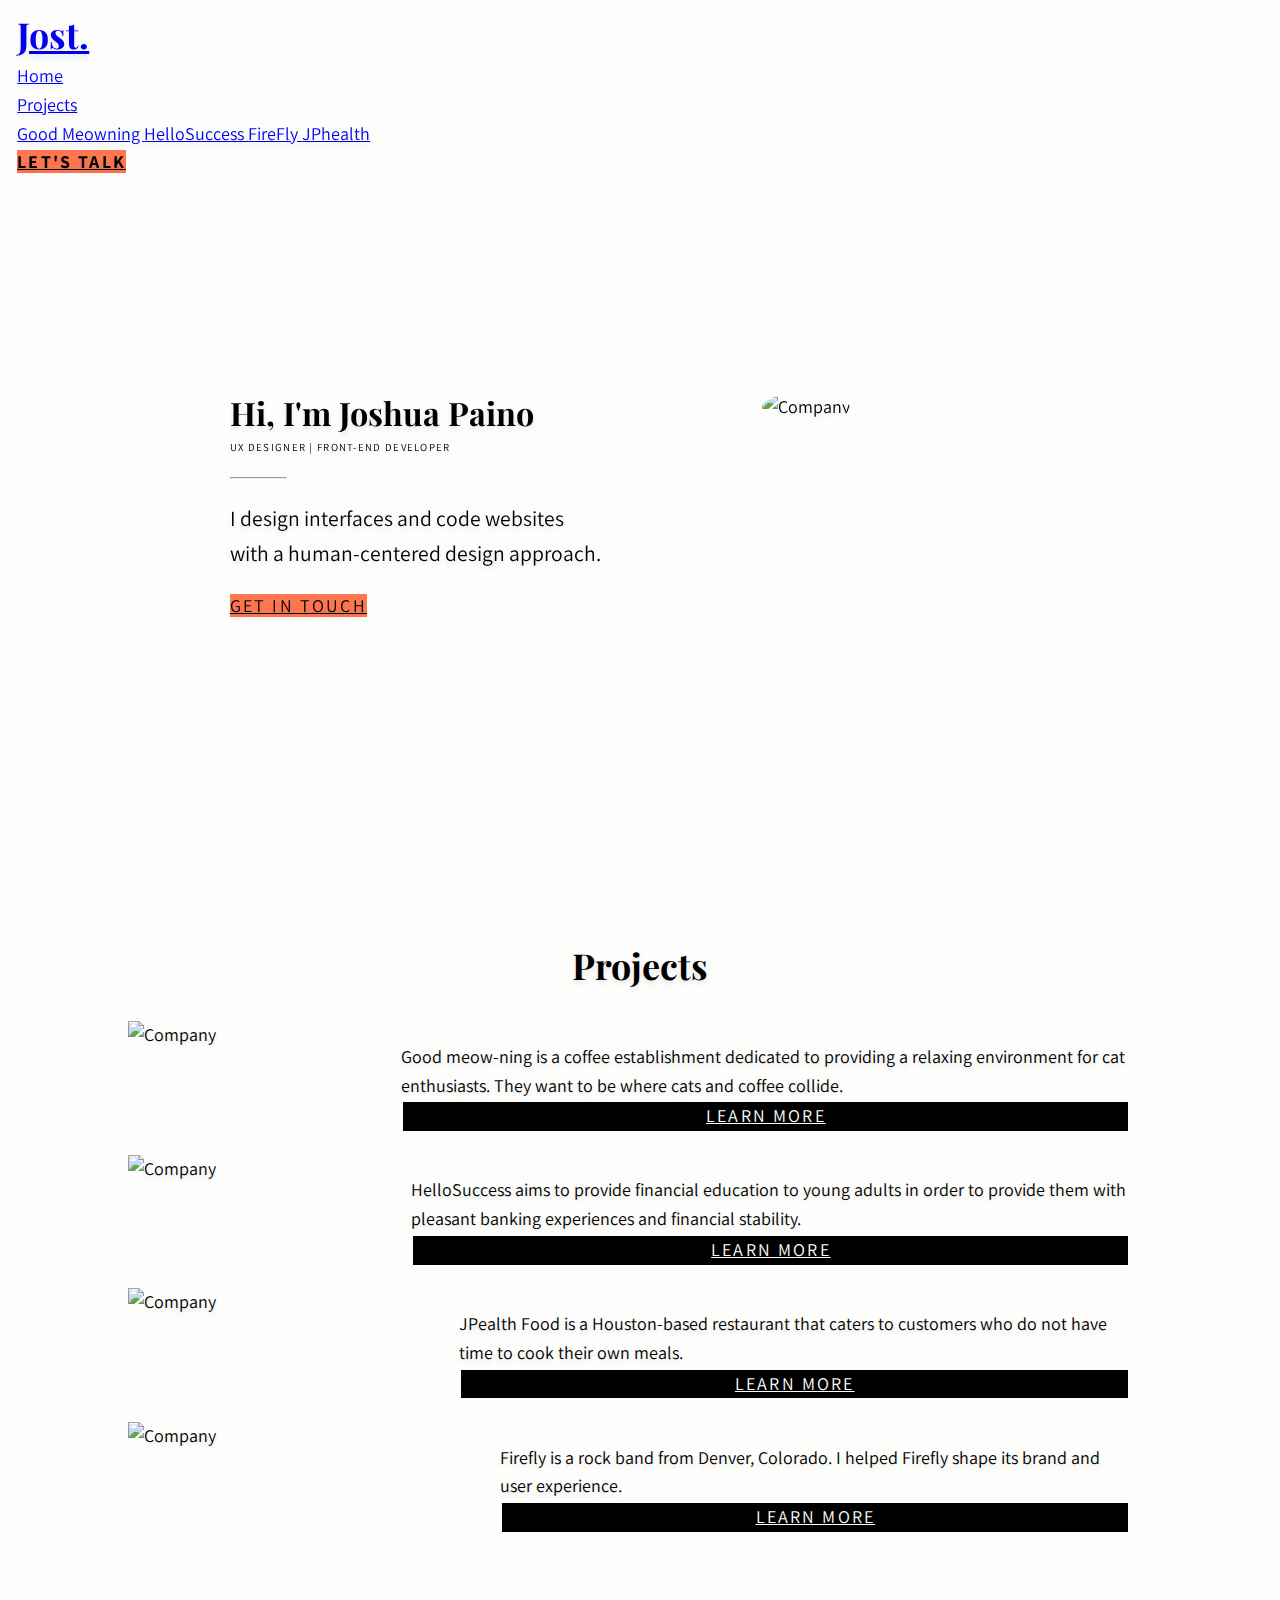
==== commit 0a0ca10b: "Update Pictures" ====
--- a/index.html
+++ b/index.html
@@ -1,20 +1,28 @@
 <!DOCTYPE html>
 <html lang="en">
-	<head>
-		<meta charset="utf-8">
-		<meta name="viewport" content="width=device-width, initial-scale=1">
-		<title>Ux Projects</title>
-		<link rel="stylesheet" 
+<head>
+    <meta charset="UTF-8">
+    <meta http-equiv="X-UA-Compatible" content="IE=edge">
+    <meta name="viewport" content="width=device-width, initial-scale=1.0">
+    <title>Jost Portfolio</title>
+    <link rel="stylesheet" 
         href="https://cdnjs.cloudflare.com/ajax/libs/bulma/0.7.0/css/bulma.min.css">
 		<script defer src="https://use.fontawesome.com/releases/v5.0.7/js/all.js"></script>
         <!-- <link rel="stylesheet" href="css/debug.css"> -->
 		<link rel="stylesheet" href="css/helpers.css">
 		<link rel="stylesheet" href="css/grid.css">
 		<link rel="stylesheet" href="css/style.css">
-		<style>
- @media (min-width: 768px) {
+	
+    <style>
+@media (min-width: 768px) {
   .OUT{
     display:none;
+  }
+  
+ }
+ @media (min-width: 799px) {
+  .resized{
+    width:404px;
   }
   
  }
@@ -31,218 +39,212 @@
  figure{
     margin: auto;
   }
+  .center{
+    display: in-line block;
+  }
   }
   
  
  body {
   padding:0px;
  }
-		</style>
-	</head>
-	<body>
-
-    <nav class="navbar mobilemenu" role="navigation" aria-label="main navigation" style="position:sticky;top:0; padding-left: 1.2rem;padding-top: 1.2rem;padding-right: 1.2rem;">
-      <div class="navbar-brand">
-        <a class="navbar-item" href="index.html">
-          <!-- <img src="https://bulma.io/images/bulma-logo.png" width="112" height="28"> -->
-          <h1>Jost.</h1>
-        </a>
-    
-        <a role="button" class="navbar-burger" aria-label="menu" aria-expanded="false" data-target="navbarBasicExample">
-          <span aria-hidden="true"></span>
-          <span aria-hidden="true"></span>
-          <span aria-hidden="true"></span>
-        </a>
-      </div>
-    
-      <div id="navbarBasicExample" class="navbar-menu">
-        <div class="navbar-start mlauto">
-          <a class="navbar-item " href="index.html">
-            Home
-          </a>
+    </style>   
+</head>
+<body>
+        <div id="name"></div>
+        <nav class="navbar mobilemenu" role="navigation" aria-label="main navigation" style="position:sticky;top:0; padding-left: 1.2rem;padding-top: 1.2rem;padding-right: 1.2rem;">
+            <div class="navbar-brand">
+              <a class="navbar-item" href="index.html">
+                <!-- <img src="https://bulma.io/images/bulma-logo.png" width="112" height="28"> -->
+                <h1>Jost.</h1>
+              </a>
           
-            <a class="navbar-item currentpage" href="#projects">
-              Projects
-            </a>
-            <ul class="menu-list OUT" style="margin-left: 1rem;">
-              <li><a href="" class="">Good Meowning</a></li>
-              <li><a href="" class="">HelloSuccess</a></li>
-              <li><a href="" class="">FireFly</a></li>
-              <li><a href="" class="">JPhealth</a></li>
-            </ul>
-    
-    
-        <div class="navbar-end">
-          <div class="navbar-item">
-            <div class="buttons">
-              <a class="button btn-accent" href="Contact.html"> 
-                <strong>Let's Talk</strong>
+              <a role="button" class="navbar-burger" aria-label="menu" aria-expanded="false" data-target="navbarBasicExample">
+                <span aria-hidden="true"></span>
+                <span aria-hidden="true"></span>
+                <span aria-hidden="true"></span>
               </a>
             </div>
-          </div>
-        </div>
+          
+            <div id="navbarBasicExample" class="navbar-menu">
+              <div class="navbar-start mlauto">
+                <a class="navbar-item  currentpage" href="#name">
+                  Home
+                </a>
+                <!--  -->
+                <div class="navbar-item has-dropdown is-hoverable">
+                  <a class="navbar-item" href="#projects">
+                    Projects
+                  </a>
+                  <div class="navbar-dropdown">
+                    <a class="navbar-item" href="GoodMeow.html">
+                      Good Meowning
+                    </a>
+                    <a class="navbar-item" href="HelloSuccess.html">
+                      HelloSuccess
+                    </a>
+                    <a class="navbar-item" href="FireFly.html">
+                      FireFly
+                    </a>
+                    <a class="navbar-item" href="JPhealth.html">
+                      JPhealth
+                    </a>
+                  </div>
+                </div>
+                
+              <div class="navbar-end">
+                <div class="navbar-item">
+                  <div class="buttons">
+                    <a class="button btn-accent" href="Contact.html"> 
+                      <strong>Let's Talk</strong>
+                    </a>
+                  </div>
+                </div>
+              </div>
+            </div>
+          </div>
+          </nav>
+   
+    <article>
+        
+    <section>
+        <div class="contentb">
+            <aside class="side">
+              <figure class="picture">
+                <div class="picture-shadow"></div>
+                <img id="pictureImage" src="https://media.istockphoto.com/photos/young-adult-dark-skinned-man-cute-iconic-character-guy-3d-rendering-picture-id1389898350?b=1&k=20&m=1389898350&s=170667a&w=0&h=QbMLEf0OzL2O8JbhyJCBxlwq4BGLyKlJkyVMetWLU38=" alt="Company" alt="Picture of Joshua Paino" style="border-radius: 50%;">
+              </figure>
+            </aside>
+            <main class="about">
+              <h1 class="name" >
+                Hi, I'm Joshua Paino
+              </h1>
+              <p class="job">Ux Designer | Front-end Developer</p>
+              <hr class="hr">
+              <div class="description">
+                <p >
+                  I design interfaces and code websites with a human-centered design approach.
+                </p>
+              </div>
+              <div class="contact">
+                <a href="mailto:jostpaino@gmail.com" class="button btn-accent ">Get in Touch</a>
+                <a href="Projects.html"  class="button btn-secondary " style="margin-left:10px; display: none;">See Blog</a>
+        
+                <ul class="social" style="list-style-type: none; margin-bottom: .6rem;">
+                  <li>
+                    <a>
+                      <i class="fab fa-twitter"></i>
+                    </a>
+                  </li>
+                  <li>
+                    <a>
+                      <i id="projects"class="fab fa-github"></i>
+                    </a>
+                  </li>
+                  <li>
+                    <a class="git">
+                      <i class="fab fa-linkedin"></i>
+                    </a>
+                  </li>
+                </ul >
+              </div >
+            </main>
+          </div>
+    </section>
+    <section id="projects" class="PaddingInside">
+        <br>
+        <h1 class="title"style="text-align:center;">Projects</h1>
+        <br>
+        
+        
+   
+    <div class="columns">
+        <div class="column Card-column">
+          <div class="card">
+           
+          <img class="resized"  src="https://lh6.googleusercontent.com/fw7_OhxWHZXeqWJdWDuBqf40llmrQuSfZBY065WciHNRygjut5DWFmoJfVbd0JJGyfLStIoOhTaQZna8zwicHUMNnjrYrFRCkgQLqiHutw" alt="Company">
+        
+          <div class="card-info">
+           
+            <p class="subtitle">Good meow-ning is a coffee establishment dedicated to providing a relaxing environment for cat enthusiasts. They want to be where cats and coffee collide.
+            </p>
+            <a class="button btn-secondary  center card-button" href="GoodMeow.html">
+              <span>Learn More</span>
+            </a>
+          </div>
+        </div>
+        </div>
+      </div>
+
+      <div class="columns">
+        <div class="column Card-column">
+          <div class="card">
+           
+          <img class="resized" src="https://lh6.googleusercontent.com/eNzF0tbIdOGCJMWJvrv1eq6h2xBl-2_rD5-03BQasi9_X9twiAmSfit4h8tQ5r03kA3g3heZ02m0phD4ID4v-ZU" alt="Company">
+        
+          <div class="card-info">
+           
+            <p class="subtitle">HelloSuccess aims to provide financial education to young adults in order to provide them with pleasant banking experiences and financial stability.
+            </p>
+            <a class="button btn-secondary  center card-button" href="HelloSuccess.html">
+              <span>Learn More</span>
+            </a>
+          </div>
+        </div>
+        </div>
+      </div>
+  
+      <div class="columns">
+        <div class="column Card-column">
+          <div class="card">
+           
+          <img class="resized" src="https://lh6.googleusercontent.com/fw7_OhxWHZXeqWJdWDuBqf40llmrQuSfZBY065WciHNRygjut5DWFmoJfVbd0JJGyfLStIoOhTaQZna8zwicHUMNnjrYrFRCkgQLqiHutw" alt="Company">
+        
+          <div class="card-info">
+            <p class="subtitle">JPealth Food is a Houston-based restaurant that caters to customers who do not have time to cook their own meals.
+            </p>
+            <a class="button btn-secondary  center card-button" href="JPhealth.html">
+              <span>Learn More</span>
+            </a>
+          </div>
+        </div>
+        </div>
+      </div>
+  
+  <div class="columns">
+    <div class="column Card-column">
+      <div class="card">
+       
+      <img class="resized" src="https://lh4.googleusercontent.com/97aA27cEfksZSGnQU2Xc9--alRXgh_XLn3Hbn6s6_guyfUI6ZH-ZDB2HEujjk7ltEwGykqSFEXnDF1qfEJs3vuU" alt="Company">
+    
+      <div class="card-info">
+        <p class="subtitle">Firefly is a rock band from Denver, Colorado. I helped Firefly shape its brand and user experience.
+        </p>
+        <a class="button btn-secondary  center card-button" href="FireFly.html">
+          <span>Learn More</span>
+        </a>
       </div>
     </div>
-    </nav>
-    
-   
- <!-- mobile layout -->
- <div class="is-widescreen" style="padding: 1.2em;">
-  <div class="columns">
-
-   
-<!-- mobile content -->
-    <div class="column">
-     
-      <!-- 3x3 layout with flexbox -->
-     
-<div class="columns">
-  <div class="column Card-column">
-
-    
-    <div class="contentb">
-      <aside class="side">
-        <figure class="picture">
-          <div class="picture-shadow"></div>
-          <img id="pictureImage" src="https://media.istockphoto.com/photos/young-adult-dark-skinned-man-cute-iconic-character-guy-3d-rendering-picture-id1389898350?b=1&k=20&m=1389898350&s=170667a&w=0&h=QbMLEf0OzL2O8JbhyJCBxlwq4BGLyKlJkyVMetWLU38=" alt="Company" alt="Picture of Joshua Paino" style="border-radius: 50%;">
-        </figure>
-      </aside>
-      <main class="about">
-        <h1 class="name">
-          Hi, I'm Joshua Paino
-        </h1>
-        <p class="job">Ux Designer/ Front-end Developer</p>
-        <hr class="hr">
-        <div class="description">
-          <p>
-            I design interfaces and code websites with a human-centered design approach.
-          </p>
-        </div>
-        <div class="contact">
-          <a href="mailto:jostpaino@gmail.com" class="button btn-accent ">Get in Touch</a>
-          <a href="Projects.html" class="button btn-secondary " style="margin-left:10px;">See Blog</a>
-
-          
-          <ul class="social" style="list-style-type: none;">
-            <li>
-              <a>
-                <i class="fab fa-twitter"></i>
-              </a>
-            </li>
-            <li>
-              <a>
-                <i class="fab fa-github"></i>
-              </a>
-            </li>
-            <li>
-              <a class="git">
-                <i class="fab fa-linkedin"></i>
-              </a>
-            </li>
-          </ul>
-    
-        </div>
-        
-      </main>
-      
-    </div>
-  <div id="projects">
-    
-      <h1 class="title" id="Projects" style="text-align:center;">Projects</h1>
-      <br>
-  </div>
-
-    <div class="card">
-      <div class="card-img">
-    <img style="width: 100;" src="https://lh6.googleusercontent.com/fw7_OhxWHZXeqWJdWDuBqf40llmrQuSfZBY065WciHNRygjut5DWFmoJfVbd0JJGyfLStIoOhTaQZna8zwicHUMNnjrYrFRCkgQLqiHutw" alt="Company">
-  </div>
-    <div class="card-info">
-      <p class="subtitle">Good meow-ning is a coffee establishment dedicated to providing a relaxing environment for cat enthusiasts. They want to be where cats and coffee collide.
-      </p>
-      <a class="button btn-secondary  center card-button" href="GoodMeow.html">
-        <span>Learn More</span>
-      </a>
     </div>
   </div>
-  </div>
-  
-
-
-
-    </div>
+  
+  
+
+
+    </section>
+
+    </article>
+    <footer>
+        <ul class="social center "style="list-style-type:none;">
+            <li><a href="index.html"><i class="fas fa-home"></i></a></li>
+            <li><a href=""><i class="fab fa-twitter"></i></a></li>
+            <li><a href="https://github.com/JostPaino"><i class="fab fa-github"></i> </a></li>
+            <li><a href=""><i class="fab fa-linkedin"></i></a></li>
+            <li><a href=""><i class="fa fa-envelope"></i></a></li>
+          </ul>
+          <br>
+    </footer>
     
-<div class="columns">
-  <div class="column Card-column">
-    <div class="card">
-      <div class="card-img">
-    <img style="width: 100;" src="https://lh6.googleusercontent.com/fw7_OhxWHZXeqWJdWDuBqf40llmrQuSfZBY065WciHNRygjut5DWFmoJfVbd0JJGyfLStIoOhTaQZna8zwicHUMNnjrYrFRCkgQLqiHutw" alt="Company">
-  </div>
-    <div class="card-info">
-      <p class="subtitle">HelloSuccess aims to provide financial education to young adults in order to provide them with pleasant banking experiences and financial stability.
-      </p>
-      <a class="button btn-secondary center card-button" href="HelloSuccess.html">
-        <span>Learn More</span>
-      </a>
-    </div>
-  </div>
-  </div>
-  
-
-
-
-    </div>
-    
-<div class="columns">
-  <div class="column Card-column">
-    <div class="card">
-      <div class="card-img">
-    <img style="width: 100;" src="https://lh6.googleusercontent.com/fw7_OhxWHZXeqWJdWDuBqf40llmrQuSfZBY065WciHNRygjut5DWFmoJfVbd0JJGyfLStIoOhTaQZna8zwicHUMNnjrYrFRCkgQLqiHutw" alt="Company">
-  </div>
-    <div class="card-info">
-      <p class="subtitle">JPealth Food is a Houston-based restaurant that caters to customers who do not have time to cook their own meals.
-      </p>
-      <a class="button btn-secondary  center card-button" href="JPhealth.html">
-        <span>Learn More</span>
-      </a>
-    </div>
-  </div>
-  </div>
-  
-
-
-
-    </div>
-    
-<div class="columns">
-  <div class="column Card-column">
-    <div class="card">
-      <div class="card-img">
-    <img style="width: 100;" src="https://lh6.googleusercontent.com/fw7_OhxWHZXeqWJdWDuBqf40llmrQuSfZBY065WciHNRygjut5DWFmoJfVbd0JJGyfLStIoOhTaQZna8zwicHUMNnjrYrFRCkgQLqiHutw" alt="Company">
-  </div>
-    <div class="card-info">
-      <p class="subtitle">Firefly is a rock band from Denver, Colorado. I helped Firefly shape its brand and user experience.
-      </p>
-      <a class="button btn-secondary  center card-button" href="FireFly.html">
-        <span>Learn More</span>
-      </a>
-    </div>
-  </div>
-  </div>
-  
-
-      <!-- 3x3 layout with flexbox -->
-</div>
-<footer >
- <ul class="social center "style="list-style-type:none;">
-  <li><a href="index.html"><i class="fas fa-home"></i></a></li>
-  <li><a href=""><i class="fab fa-twitter"></i></a></li>
-  <li><a href="https://github.com/JostPaino"><i class="fab fa-github"></i> </a></li>
-  <li><a href=""><i class="fab fa-linkedin"></i></a></li>
-  <li><a href=""><i class="fa fa-envelope"></i></a></li>
-</ul>
-</footer>
-<script src="js/nav.js"></script>
-<!-- mobile layout -->
-   
-	</body>
+    <script src="js/nav.js"></script>
+</body>
 </html>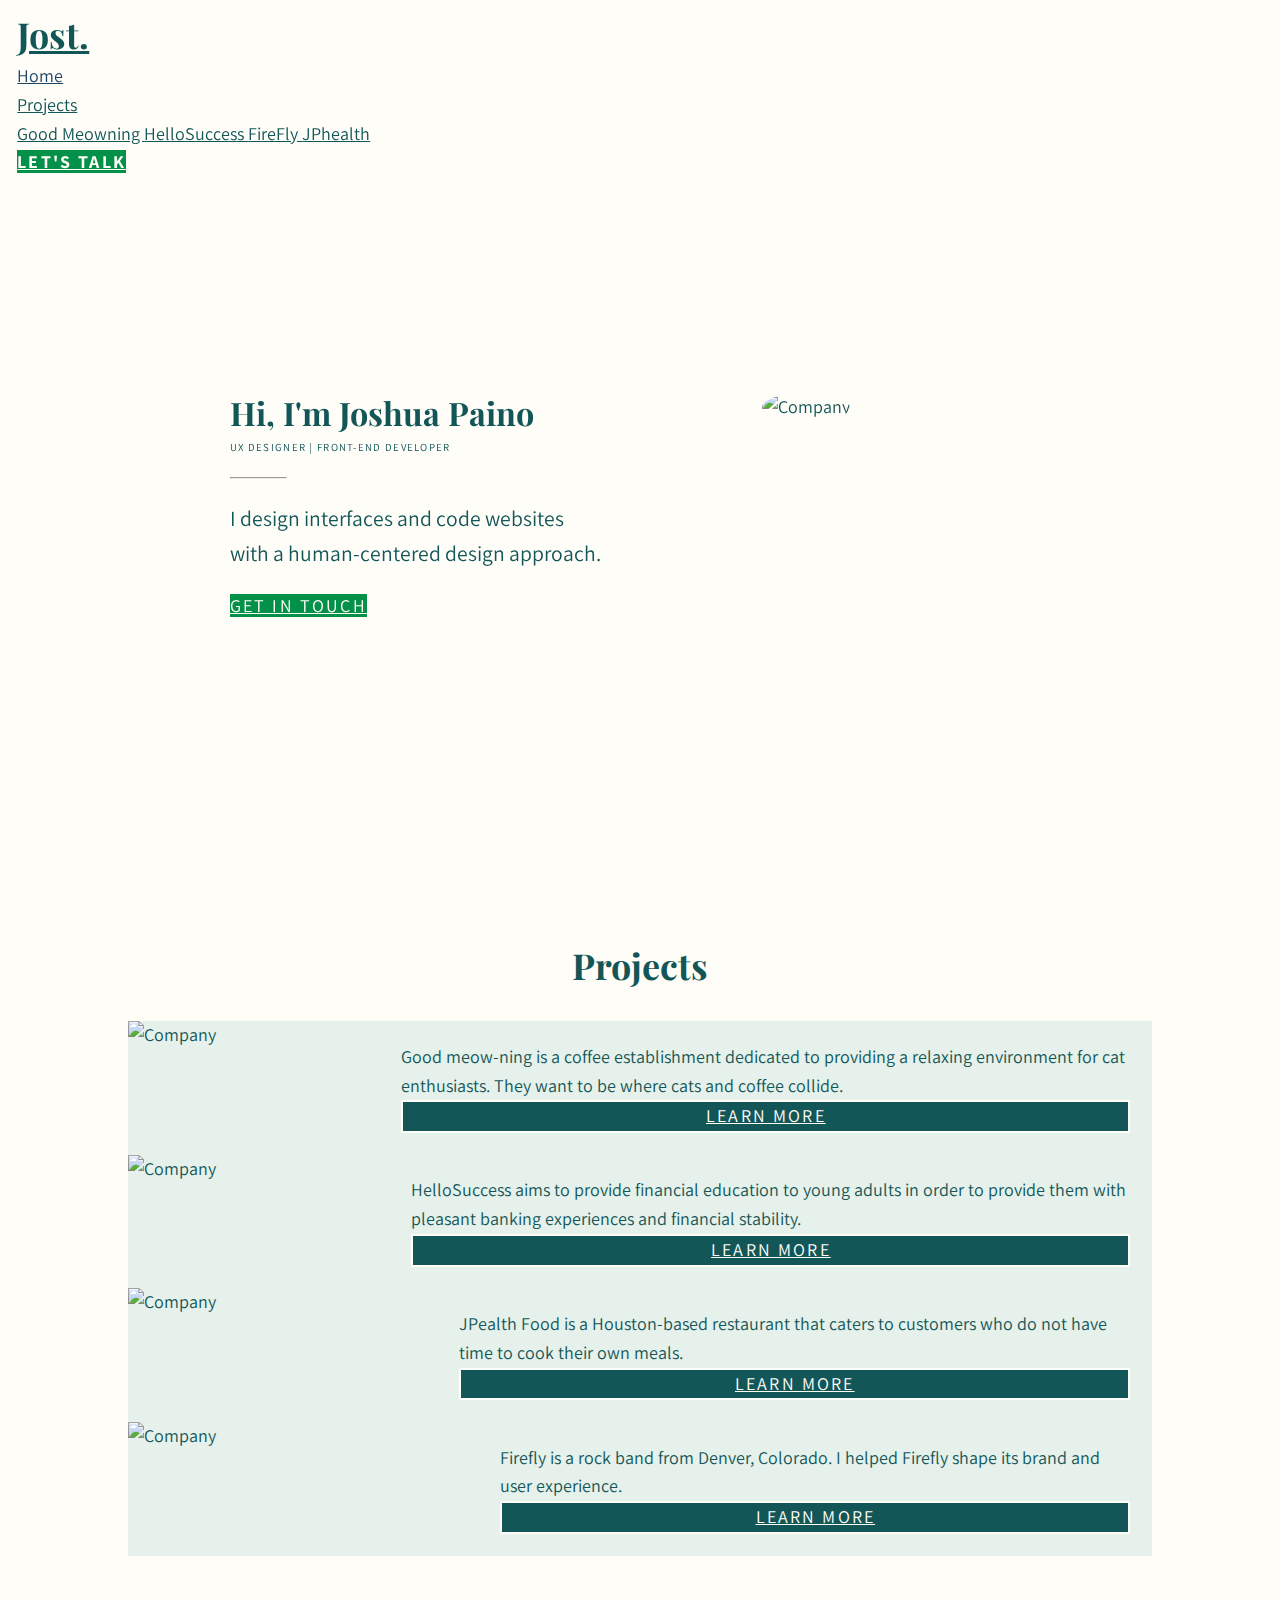
==== commit 22c072fd: "New Format" ====
--- a/index.html
+++ b/index.html
@@ -52,7 +52,7 @@
 </head>
 <body>
         <div id="name"></div>
-        <nav class="navbar mobilemenu" role="navigation" aria-label="main navigation" style="position:sticky;top:0; padding-left: 1.2rem;padding-top: 1.2rem;padding-right: 1.2rem;">
+        <nav class="navbar mobilemenu" role="navigation" aria-label="main navigation" style="position:sticky;top:0; padding-left: 1.2rem;padding-top: 1.2rem;padding-right: 1.2rem; box-sizing: content-box;">
             <div class="navbar-brand">
               <a class="navbar-item" href="index.html">
                 <!-- <img src="https://bulma.io/images/bulma-logo.png" width="112" height="28"> -->
@@ -132,17 +132,17 @@
         
                 <ul class="social" style="list-style-type: none; margin-bottom: .6rem;">
                   <li>
-                    <a>
+                    <a class="Twitter">
                       <i class="fab fa-twitter"></i>
                     </a>
                   </li>
                   <li>
-                    <a>
+                    <a class="Github">
                       <i id="projects"class="fab fa-github"></i>
                     </a>
                   </li>
                   <li>
-                    <a class="git">
+                    <a class="Linkedin">
                       <i class="fab fa-linkedin"></i>
                     </a>
                   </li>
@@ -215,7 +215,7 @@
     <div class="column Card-column">
       <div class="card">
        
-      <img class="resized" src="https://lh4.googleusercontent.com/97aA27cEfksZSGnQU2Xc9--alRXgh_XLn3Hbn6s6_guyfUI6ZH-ZDB2HEujjk7ltEwGykqSFEXnDF1qfEJs3vuU" alt="Company">
+      <img class="resized" src="https://lh6.googleusercontent.com/fw7_OhxWHZXeqWJdWDuBqf40llmrQuSfZBY065WciHNRygjut5DWFmoJfVbd0JJGyfLStIoOhTaQZna8zwicHUMNnjrYrFRCkgQLqiHutw" alt="Company">
     
       <div class="card-info">
         <p class="subtitle">Firefly is a rock band from Denver, Colorado. I helped Firefly shape its brand and user experience.
--- a/css/style.css
+++ b/css/style.css
@@ -10,11 +10,11 @@
   padding:0;
 }
 :root {
-  --clr-light: #fdfdfb;
-  --clr-dark: #000000;
+  --clr-light: #FFFDF8;
+  --clr-dark: #135658;
   --clr-primary: #dbffa2;
   --clr-secondary: #c3fcf2;
-  --clr-accent: #ff7750;
+  --clr-accent: #039149;
 
   --foreground: var(--clr-dark);
   --background: var(--clr-light);
@@ -23,7 +23,9 @@
   --ff-body: "Assistant", sans-serif;
 }
 html { scroll-behavior: smooth; } 
-
+.navbar-item {
+  color:var(--clr-dark)
+}
 body {
   background: var(--background);
   color: var(--foreground);
@@ -94,7 +96,7 @@
 
 .btn-accent {
   background: var(--clr-accent);
-  color: var(--foreground);
+  color: var(--background);
 }
 
 .btn::after {
@@ -129,7 +131,7 @@
   min-width: 300px;
   overflow-x: hidden;
   min-height: 100vh;
-  text-shadow: 0 3px 5px rgba(0,0,0, 0.1);
+  /* text-shadow: 0 3px 5px rgba(0,0,0, 0.1); */
 }
 .contentb {
   display: flex;
@@ -151,6 +153,7 @@
   top: 0;
 
 }
+
 /* .picture{
   padding-top: 100%;
   position:relative;
@@ -633,7 +636,7 @@
   cursor: pointer;
 }
 .currentpage{
-  color: blue;
+  color: #1F4564;
 }
 .accentcolor {
   color:blueviolet
@@ -701,6 +704,21 @@
   grid-column: 1;
 }
 }
-.git:hover {
-color:black;
+.card{
+  background-color: #E5F1EA;
+}
+.subtitle{
+  color: var(--clr-dark);
+}
+.Github:hover{
+  color:#000000;
+  opacity: 1;
+}
+.Linkedin:hover{
+  color:#0077B5;
+  opacity: 1;
+}
+.Twitter:hover{
+  color:#1DA1F2;
+  opacity: 1;
 }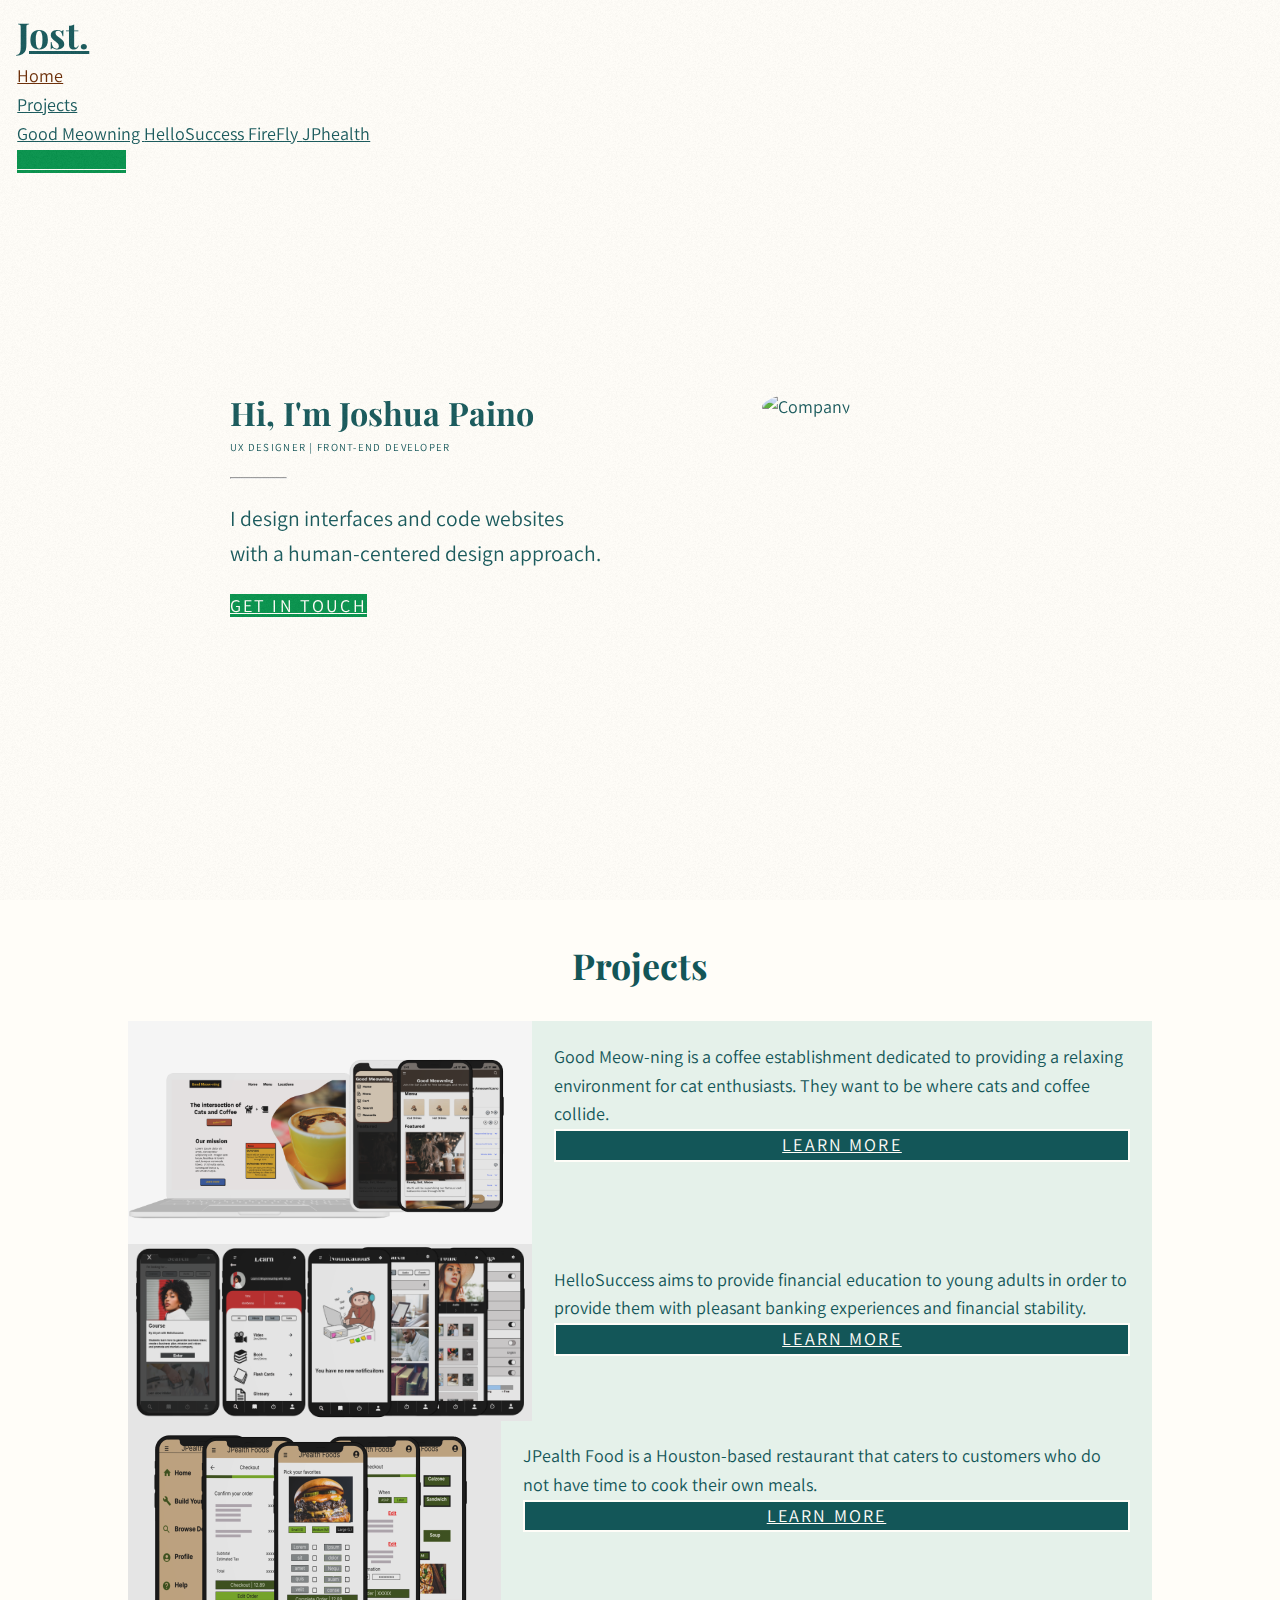
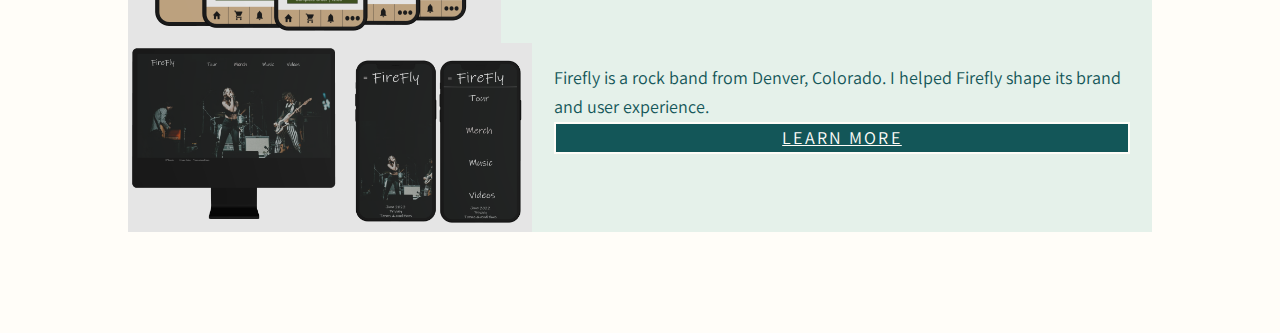
==== commit 1b3b5d13: "Final Changes" ====
--- a/index.html
+++ b/index.html
@@ -4,7 +4,8 @@
     <meta charset="UTF-8">
     <meta http-equiv="X-UA-Compatible" content="IE=edge">
     <meta name="viewport" content="width=device-width, initial-scale=1.0">
-    <title>Jost Portfolio</title>
+    <meta name="theme-color" content="#135658">
+       <title>Jost Portfolio</title>
     <link rel="stylesheet" 
         href="https://cdnjs.cloudflare.com/ajax/libs/bulma/0.7.0/css/bulma.min.css">
 		<script defer src="https://use.fontawesome.com/releases/v5.0.7/js/all.js"></script>
@@ -14,6 +15,21 @@
 		<link rel="stylesheet" href="css/style.css">
 	
     <style>
+      html::after
+        {
+    background: url('images/noise.jpg');
+    content: "";
+    height: 100%;
+    left: 0;
+    opacity: 0.05;
+    pointer-events: none;
+    position: absolute;
+    top: 0;
+    width: 100%;
+    z-index: 201;
+}
+
+      
 @media (min-width: 768px) {
   .OUT{
     display:none;
@@ -127,25 +143,26 @@
                 </p>
               </div>
               <div class="contact">
-                <a href="mailto:jostpaino@gmail.com" class="button btn-accent ">Get in Touch</a>
+                <a href="Contact.html" class="button btn-accent ">Get in Touch</a>
                 <a href="Projects.html"  class="button btn-secondary " style="margin-left:10px; display: none;">See Blog</a>
         
                 <ul class="social" style="list-style-type: none; margin-bottom: .6rem;">
                   <li>
-                    <a class="Twitter">
+                    <a class="Twitter" href="https://twitter.com/jostpaino" target="_blank">
                       <i class="fab fa-twitter"></i>
                     </a>
                   </li>
                   <li>
-                    <a class="Github">
+                    <a class="Github" href="https://github.com/JostPaino" target="_blank">
                       <i id="projects"class="fab fa-github"></i>
                     </a>
                   </li>
                   <li>
-                    <a class="Linkedin">
+                    <a class="Linkedin" href="https://www.linkedin.com/in/joshua-paino-878592125/" target="_blank">
                       <i class="fab fa-linkedin"></i>
                     </a>
                   </li>
+                  <li><a href="mailto:jostpaino@gmail.com"><i class="fa fa-envelope"></i></a></li>
                 </ul >
               </div >
             </main>
@@ -162,11 +179,11 @@
         <div class="column Card-column">
           <div class="card">
            
-          <img class="resized"  src="https://lh6.googleusercontent.com/fw7_OhxWHZXeqWJdWDuBqf40llmrQuSfZBY065WciHNRygjut5DWFmoJfVbd0JJGyfLStIoOhTaQZna8zwicHUMNnjrYrFRCkgQLqiHutw" alt="Company">
+          <img class="resized"  src="images/Gmeow.png" alt="Company">
         
           <div class="card-info">
            
-            <p class="subtitle">Good meow-ning is a coffee establishment dedicated to providing a relaxing environment for cat enthusiasts. They want to be where cats and coffee collide.
+            <p class="subtitle">Good Meow-ning is a coffee establishment dedicated to providing a relaxing environment for cat enthusiasts. They want to be where cats and coffee collide.
             </p>
             <a class="button btn-secondary  center card-button" href="GoodMeow.html">
               <span>Learn More</span>
@@ -180,7 +197,7 @@
         <div class="column Card-column">
           <div class="card">
            
-          <img class="resized" src="https://lh6.googleusercontent.com/eNzF0tbIdOGCJMWJvrv1eq6h2xBl-2_rD5-03BQasi9_X9twiAmSfit4h8tQ5r03kA3g3heZ02m0phD4ID4v-ZU" alt="Company">
+          <img class="resized" src="images/HelloSuccess.png" alt="Company">
         
           <div class="card-info">
            
@@ -198,7 +215,7 @@
         <div class="column Card-column">
           <div class="card">
            
-          <img class="resized" src="https://lh6.googleusercontent.com/fw7_OhxWHZXeqWJdWDuBqf40llmrQuSfZBY065WciHNRygjut5DWFmoJfVbd0JJGyfLStIoOhTaQZna8zwicHUMNnjrYrFRCkgQLqiHutw" alt="Company">
+          <img class="resized" src="images/JPealth.png" alt="Company">
         
           <div class="card-info">
             <p class="subtitle">JPealth Food is a Houston-based restaurant that caters to customers who do not have time to cook their own meals.
@@ -215,7 +232,7 @@
     <div class="column Card-column">
       <div class="card">
        
-      <img class="resized" src="https://lh6.googleusercontent.com/fw7_OhxWHZXeqWJdWDuBqf40llmrQuSfZBY065WciHNRygjut5DWFmoJfVbd0JJGyfLStIoOhTaQZna8zwicHUMNnjrYrFRCkgQLqiHutw" alt="Company">
+      <img class="resized" src="images/FireFly.png" alt="FireFly Case-Study">
     
       <div class="card-info">
         <p class="subtitle">Firefly is a rock band from Denver, Colorado. I helped Firefly shape its brand and user experience.
@@ -236,14 +253,14 @@
     </article>
     <footer>
         <ul class="social center "style="list-style-type:none;">
-            <li><a href="index.html"><i class="fas fa-home"></i></a></li>
-            <li><a href=""><i class="fab fa-twitter"></i></a></li>
-            <li><a href="https://github.com/JostPaino"><i class="fab fa-github"></i> </a></li>
-            <li><a href=""><i class="fab fa-linkedin"></i></a></li>
-            <li><a href=""><i class="fa fa-envelope"></i></a></li>
+            <!-- <li><a href="index.html"><i class="fas fa-home"></i></a></li> -->
+            <li><a href="https://twitter.com/jostpaino" target="_blank"><i class="fab fa-twitter"></i></a></li> 
+            <li><a href="https://github.com/JostPaino" target="_blank"><i class="fab fa-github"></i> </a></li>
+            <li><a href="https://www.linkedin.com/in/joshua-paino-878592125/" target="_blank"><i class="fab fa-linkedin"></i></a></li>
+            <li><a href="mailto:jostpaino@gmail.com"><i class="fa fa-envelope"></i></a></li>
           </ul>
           <br>
-    </footer>
+    </footer> 
     
     <script src="js/nav.js"></script>
 </body>
--- a/css/style.css
+++ b/css/style.css
@@ -721,4 +721,45 @@
 .Twitter:hover{
   color:#1DA1F2;
   opacity: 1;
+}
+body {
+  padding:0px;
+ }
+ .socialb{
+  display: flex;
+  margin-top: 1.5rem;
+}
+.socialb li{
+  height: 2rem;
+  margin-right: 3rem;
+  text-align: center;
+  width: 2rem;
+}
+.socialb a {
+  align-items: center;
+  display: flex;
+  font-size: 3rem;
+  height: 2rem;
+  opacity: 0.5;
+  transition-property: opacity,transform;
+  width: 2rem;
+  will-change: opacity, tranform;
+}
+.contentC {
+  display: flex;
+  position: relative;
+  min-height: 80vh;
+}
+
+
+
+/* Track */
+
+
+/* Handle */
+.currentpage {
+  color: #692900;
+}
+strong {
+  color: var(--clr-accent);
 }